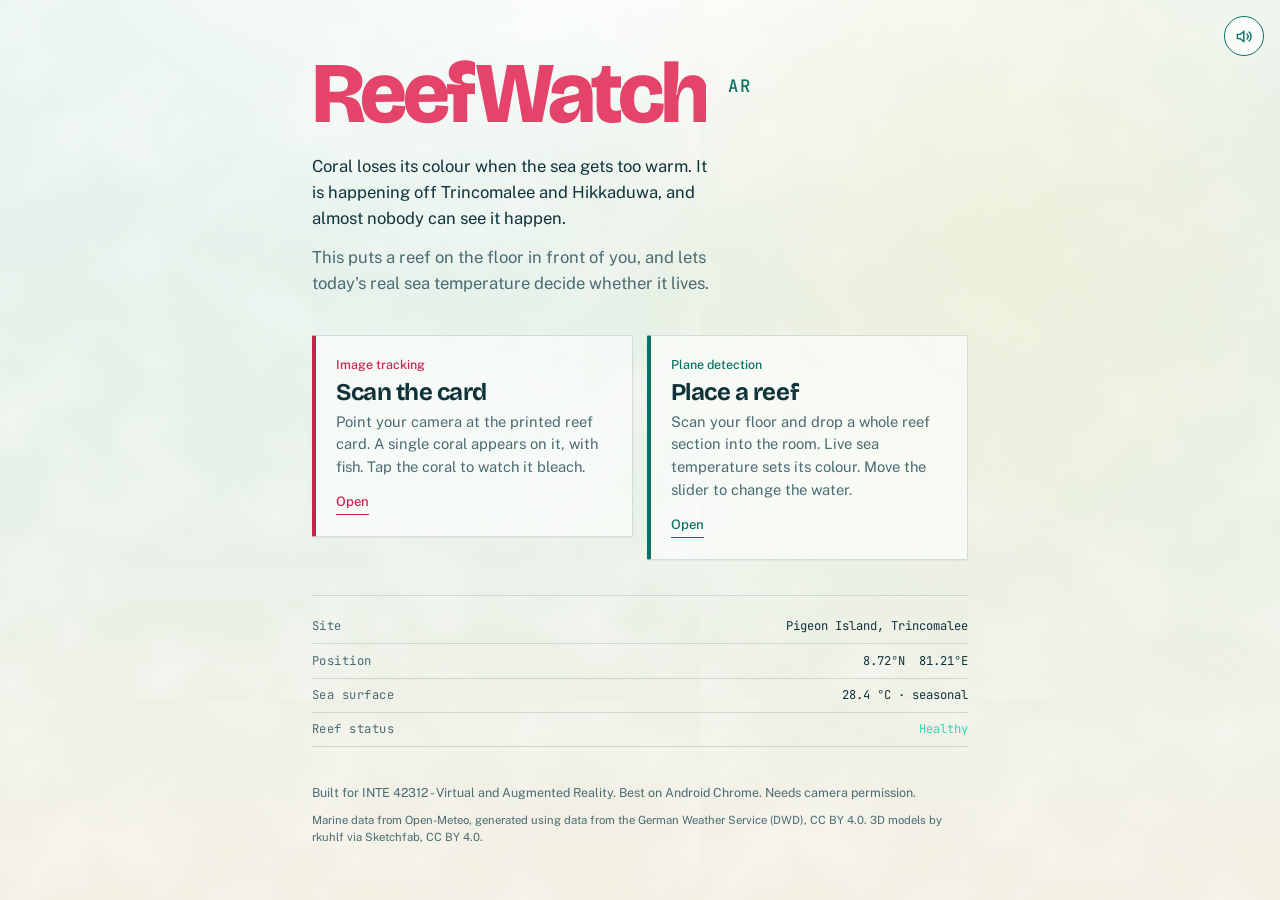
==== index.html @ 3c0cfbb6 "changes" ====
<!DOCTYPE html>
<html lang="en">
<head>
  <meta charset="UTF-8">
  <meta name="viewport" content="width=device-width, initial-scale=1.0, viewport-fit=cover">
  <title>ReefWatch AR — See coral bleaching in your own room</title>
  <meta name="description" content="A browser-based AR experience that shows how Sri Lanka's coral reefs bleach as sea temperature rises. No app install needed.">
  <meta name="theme-color" content="#04212B">

  <link rel="preconnect" href="https://fonts.googleapis.com">
  <link rel="preconnect" href="https://fonts.gstatic.com" crossorigin>
  <link href="https://fonts.googleapis.com/css2?family=Bricolage+Grotesque:opsz,wght@12..96,400;12..96,700;12..96,800&family=Public+Sans:wght@400;500&family=JetBrains+Mono:wght@400;500&display=swap" rel="stylesheet">

  <link rel="stylesheet" href="css/style.css">
</head>
<body>

  <!-- Sunlight through water. Purely decorative. -->
  <div class="caustics" aria-hidden="true">
    <span class="beam beam-a"></span>
    <span class="beam beam-b"></span>
    <span class="beam beam-c"></span>
  </div>

  <!-- The ambience follows the user in from here: the preference is
       remembered, so a reader who turns it on once has it in both
       scenes without being asked again. -->
  <button class="ar-audio" id="audio" type="button" aria-label="Play ambience">
    <svg class="icon-off" viewBox="0 0 24 24" fill="none" stroke="currentColor" stroke-width="2" stroke-linecap="round">
      <path d="M11 5 6 9H2v6h4l5 4z"/><line x1="22" y1="9" x2="16" y2="15"/><line x1="16" y1="9" x2="22" y2="15"/>
    </svg>
    <svg class="icon-on" viewBox="0 0 24 24" fill="none" stroke="currentColor" stroke-width="2" stroke-linecap="round">
      <path d="M11 5 6 9H2v6h4l5 4z"/><path d="M15.5 8.5a5 5 0 0 1 0 7"/><path d="M18.5 5.5a9 9 0 0 1 0 13"/>
    </svg>
  </button>

  <main class="shell">

    <header class="masthead">

      <h1 class="wordmark">
        <span class="wordmark-line drain">Reef</span><span class="wordmark-line drain drain-late">Watch</span>
        <span class="wordmark-tag">AR</span>
      </h1>

      <p class="thesis">
        Coral loses its colour when the sea gets too warm. It is happening off
        Trincomalee and Hikkaduwa, and almost nobody can see it happen.
      </p>
      <p class="thesis thesis-quiet">
        This puts a reef on the floor in front of you, and lets today's real sea
        temperature decide whether it lives.
      </p>
    </header>

    <nav class="modes" aria-label="Choose a mode">

      <a class="mode" href="marker.html">
        <span class="mode-tech">Image tracking</span>
        <span class="mode-name">Scan the card</span>
        <span class="mode-copy">
          Point your camera at the printed reef card. A single coral appears on it,
          with fish. Tap the coral to watch it bleach.
        </span>
        <span class="mode-go" aria-hidden="true">Open</span>
      </a>

      <a class="mode" href="markerless.html">
        <span class="mode-tech">Plane detection</span>
        <span class="mode-name">Place a reef</span>
        <span class="mode-copy">
          Scan your floor and drop a whole reef section into the room. Live sea
          temperature sets its colour. Move the slider to change the water.
        </span>
        <span class="mode-go" aria-hidden="true">Open</span>
      </a>

    </nav>

    <section class="readout" aria-label="Data source">
      <div class="readout-row">
        <span class="readout-key">Site</span>
        <span class="readout-val">Pigeon Island, Trincomalee</span>
      </div>
      <div class="readout-row">
        <span class="readout-key">Position</span>
        <span class="readout-val">8.72&deg;N &nbsp;81.21&deg;E</span>
      </div>
      <div class="readout-row">
        <span class="readout-key">Sea surface</span>
        <span class="readout-val readout-pending" id="landingTemp">reading…</span>
      </div>
      <div class="readout-row">
        <span class="readout-key">Reef status</span>
        <span class="readout-val readout-pending" id="landingState">&mdash;</span>
      </div>
    </section>

    <footer class="footnote">
      <p>
        Built for INTE 42312 - Virtual and Augmented Reality.
        Best on Android Chrome. Needs camera permission.
      </p>
      <p class="attrib">
        Marine data from Open-Meteo, generated using data from the German Weather
        Service (DWD), CC BY 4.0. 3D models by rkuhlf via Sketchfab, CC BY 4.0.
      </p>
    </footer>

  </main>

  <script src="js/ambience.js"></script>
  <script src="js/api.js"></script>
  <script>
    /* The landing page shows the current reading before the user
       enters AR, so the live-data link is visible immediately
       rather than only once a reef has been placed. */
    (function () {
      var tempEl  = document.getElementById('landingTemp');
      var stateEl = document.getElementById('landingState');

      function classify (c) {
        if (c < 29.0) return ['Healthy', '#2ED9B4'];
        if (c < 30.0) return ['Watch', '#2ED9B4'];
        if (c < 31.0) return ['Warning', '#FFB35C'];
        return ['Bleaching', '#FF5E7D'];
      }

      window.ReefAPI.load().then(function (r) {
        var source = !r.offline ? 'live' : (r.cached ? 'cached' : 'seasonal');
        tempEl.textContent = r.celsius.toFixed(1) + ' \u00B0C \u00B7 ' + source;
        tempEl.classList.remove('readout-pending');

        var s = classify(r.celsius);
        stateEl.textContent = s[0];
        stateEl.style.color = s[1];
        stateEl.classList.remove('readout-pending');
      }).catch(function () {
        tempEl.textContent = 'unavailable';
      });
    })();
  </script>
</body>
</html>
---- css/style.css ----
/* ============================================================
   ReefWatch AR — landing page

   The palette is the shallow reef flat at Pigeon Island rather
   than the open ocean: pale sunlit water over sand. That is not
   a cosmetic choice. Bleaching is worst in shallow, sun-flooded
   water, which is exactly the habitat this project is about.

   Living coral colour runs against the grey-green of coral that
   has bleached and then been colonised by turf algae — the real
   end state, and legible on a light ground in a way that bone
   white would not be.

   All text colours are checked against WCAG AA: 4.5:1 for body,
   3:1 for display type.
   ============================================================ */

:root {
  --flat:     #E3F1EC;   /* sunlit shallow water — page ground */
  --sand:     #F4EFE3;   /* sand flat, bottom of the water column */
  --ink:      #10333A;   /* deep teal, body text            11.6:1 */
  --ink-soft: #4A6B71;   /* secondary text                   4.9:1 */
  --living:   #C8234C;   /* living coral tissue              4.8:1 */
  --coral-lit:#E4436A;   /* the same, display sizes only     3.4:1 */
  --algae:    #0A7264;   /* symbiotic algae — the accent     5.0:1 */
  --dead:     #688281;   /* bleached, then turf-covered      3.5:1 */

  --rule:     rgba(16, 51, 58, 0.15);
  --card:     rgba(255, 255, 255, 0.58);
  --cast:     rgba(16, 51, 58, 0.06);

  --display: "Bricolage Grotesque", ui-sans-serif, system-ui, sans-serif;
  --body:    "Public Sans", ui-sans-serif, system-ui, sans-serif;
  --mono:    "JetBrains Mono", ui-monospace, "SF Mono", Menlo, monospace;
}

* { box-sizing: border-box; }

html, body {
  margin: 0;
  padding: 0;
  min-height: 100%;
}

body {
  position: relative;
  background-color: var(--flat);
  color: var(--ink);
  font-family: var(--body);
  font-size: 16px;
  line-height: 1.55;
  -webkit-font-smoothing: antialiased;
  -webkit-tap-highlight-color: transparent;
  overflow-x: hidden;
}

/* Looking down through shallow water: brightest at the surface,
   warming toward sand at the bottom. Fixed rather than attached to
   the body, because background-attachment: fixed misbehaves on
   iOS Safari. */
body::before {
  content: "";
  position: fixed;
  inset: 0;
  z-index: -1;
  background:
    radial-gradient(115% 70% at 50% -8%, #FFFFFF 0%, transparent 58%),
    linear-gradient(180deg, var(--flat) 0%, #E8F2E9 55%, var(--sand) 100%);
}

/* ---------- Caustics ----------
   Sunlight refracting through a moving surface, cast onto sand.
   Fractal noise thresholded into an alpha mask gives the branching
   net that real caustics form; a blurred radial gradient does not.
   Rendered once as an SVG filter, so it costs nothing per frame. */

.caustics {
  position: fixed;
  inset: 0;
  z-index: 0;
  pointer-events: none;
  opacity: 0.5;
  background-image: url("data:image/svg+xml,%3Csvg%20xmlns%3D%27http%3A%2F%2Fwww.w3.org%2F2000%2Fsvg%27%20width%3D%27700%27%20height%3D%27700%27%3E%3Cfilter%20id%3D%27c%27%3E%3CfeTurbulence%20type%3D%27fractalNoise%27%20baseFrequency%3D%270.011%27%20numOctaves%3D%273%27%20seed%3D%2711%27%2F%3E%3CfeColorMatrix%20type%3D%27matrix%27%20values%3D%270%200%200%200%201%20%200%200%200%200%201%20%200%200%200%200%201%20%201.6%200%200%200%20-0.62%27%2F%3E%3C%2Ffilter%3E%3Crect%20width%3D%27700%27%20height%3D%27700%27%20filter%3D%27url%28%23c%29%27%2F%3E%3C%2Fsvg%3E");
  background-size: 700px 700px;
}

/* One warm shaft where the sun enters. The other two beams from
   the dark theme are gone: on a light ground they read as haze,
   and the page only needs one bright source. */
.beam {
  position: absolute;
  border-radius: 50%;
  filter: blur(70px);
}

.beam-a {
  top: -28vh; right: -18vw;
  width: 78vw; height: 78vw;
  background: radial-gradient(circle, rgba(255, 236, 190, 0.75), transparent 66%);
}

.beam-b, .beam-c { display: none; }

/* ---------- Layout ---------- */

.shell {
  position: relative;
  z-index: 1;
  max-width: 560px;
  margin: 0 auto;
  padding-top:    max(clamp(2rem, 7vw, 3.5rem), env(safe-area-inset-top));
  padding-left:   max(clamp(1.15rem, 5vw, 2rem), env(safe-area-inset-left));
  padding-right:  max(clamp(1.15rem, 5vw, 2rem), env(safe-area-inset-right));
  padding-bottom: calc(2.5rem + env(safe-area-inset-bottom));
}

/* ---------- Masthead ---------- */

/* The site name, not a category label. It ties the headline to the
   coordinates in the readout below. */
.eyebrow {
  margin: 0 0 1.4rem;
  font-family: var(--mono);
  font-size: 0.72rem;
  letter-spacing: 0.02em;
  color: var(--algae);
}

.wordmark {
  position: relative;
  margin: 0 0 1.4rem;
  font-family: var(--display);
  font-weight: 800;
  font-size: clamp(3.1rem, 16vw, 5.4rem);
  line-height: 0.88;
  letter-spacing: -0.045em;
}

/* Each half of the name drains from living tissue to dead reef.
   This is the entire argument of the project, stated in the type,
   and it is the one piece of motion on the page. */
.wordmark-line {
  display: inline-block;
  background-image: linear-gradient(
    100deg,
    var(--coral-lit) 0%,
    var(--coral-lit) 26%,
    var(--dead) 56%,
    var(--dead) 100%
  );
  background-size: 380% 100%;
  background-position: 0% 0;
  -webkit-background-clip: text;
  background-clip: text;
  color: transparent;
}

.drain      { animation: drain 14s ease-in-out infinite; }
.drain-late { animation-delay: 1.1s; }

@keyframes drain {
  0%,  8%  { background-position: 0% 0; }
  44%, 72% { background-position: 100% 0; }
  100%     { background-position: 0% 0; }
}

.wordmark-tag {
  display: inline-block;
  vertical-align: super;
  margin-left: 0.5rem;
  font-family: var(--mono);
  font-weight: 500;
  font-size: 0.2em;
  letter-spacing: 0.1em;
  color: var(--algae);
}

.thesis {
  margin: 0 0 0.85rem;
  max-width: 40ch;
  font-size: 1.04rem;
  color: var(--ink);
}

.thesis-quiet { color: var(--ink-soft); }

/* ---------- Mode cards ----------
   The two modes are not interchangeable, so they are not styled
   identically. Marker mode carries the coral accent, markerless
   the algae accent, and the coloured edge is the first thing that
   distinguishes them. */

.modes {
  display: grid;
  gap: 0.85rem;
  margin: 2.4rem 0 2.2rem;
}

.mode {
  display: grid;
  gap: 0.3rem;
  min-height: 56px;                        /* comfortable thumb target */
  padding: 1.15rem 1.25rem 1.3rem;
  border: 1px solid var(--rule);
  border-left: 4px solid var(--living);
  border-radius: 2px;
  background: var(--card);
  box-shadow: 0 1px 2px var(--cast);
  text-decoration: none;
  color: inherit;
  transition: background 0.2s ease, box-shadow 0.2s ease;
}

.mode + .mode { border-left-color: var(--algae); }

/* Touch devices never hover, and a lift on tap reads as a glitch.
   Press feedback is handled by :active instead. */
@media (hover: hover) {
  .mode:hover {
    background: rgba(255, 255, 255, 0.85);
    box-shadow: 0 3px 10px var(--cast);
  }
}

.mode:active {
  background: rgba(255, 255, 255, 0.9);
  box-shadow: none;
}

.mode:focus-visible {
  outline: 2px solid var(--algae);
  outline-offset: 3px;
}

.mode-tech {
  font-size: 0.78rem;
  font-weight: 500;
  color: var(--living);
}

.mode + .mode .mode-tech { color: var(--algae); }

.mode-name {
  font-family: var(--display);
  font-weight: 700;
  font-size: 1.5rem;
  line-height: 1.12;
  letter-spacing: -0.02em;
}

.mode-copy {
  max-width: 38ch;
  font-size: 0.92rem;
  color: var(--ink-soft);
}

.mode-go {
  justify-self: start;
  margin-top: 0.5rem;
  padding-bottom: 2px;
  border-bottom: 1px solid currentColor;
  font-size: 0.82rem;
  font-weight: 500;
  color: var(--living);
}

.mode + .mode .mode-go { color: var(--algae); }

/* ---------- Data readout ----------
   Monospace here is doing real work: these are coordinates and
   instrument readings, and the figures should align. */

.readout {
  padding: 0.9rem 0 0.3rem;
  border-top: 1px solid var(--rule);
  font-family: var(--mono);
  font-size: 0.76rem;
}

.readout-row {
  display: flex;
  flex-wrap: wrap;              /* long values wrap instead of crushing the key */
  justify-content: space-between;
  gap: 0.2rem 1rem;
  padding: 0.45rem 0;
  border-bottom: 1px solid var(--rule);
}

.readout-key {
  color: var(--ink-soft);
  letter-spacing: 0.04em;
}

.readout-val {
  margin-left: auto;
  text-align: right;
  color: var(--ink);
}

.readout-pending {
  color: var(--ink-soft);
  font-style: italic;
}

/* ---------- Footnote ---------- */

.footnote {
  margin-top: 2rem;
  font-size: 0.78rem;
  line-height: 1.5;
  color: var(--ink-soft);
}

.footnote p { margin: 0 0 0.6rem; }

.attrib { font-size: 0.71rem; }

/* ---------- Ambience toggle ----------
   The same control as the scenes carry, restyled for a light
   ground. It is on the landing page because the preference is
   remembered: turning the reef on here means it is already
   playing by the time the camera opens. */

.ar-audio {
  position: fixed;
  top: calc(env(safe-area-inset-top, 0px) + 1rem);
  right: 1rem;
  z-index: 20;
  width: 40px;
  height: 40px;
  display: grid;
  place-items: center;
  padding: 0;
  border: 1px solid var(--rule);
  border-radius: 999px;
  background: var(--card);
  backdrop-filter: blur(8px);
  -webkit-backdrop-filter: blur(8px);
  color: var(--ink-soft);
  cursor: pointer;
  transition: color 160ms ease, border-color 160ms ease;
}

.ar-audio svg { width: 17px; height: 17px; }
.ar-audio .icon-on  { display: none; }
.ar-audio.is-on .icon-on  { display: block; }
.ar-audio.is-on .icon-off { display: none; }
.ar-audio.is-on { color: var(--algae); border-color: var(--algae); }
.ar-audio:focus-visible { outline: 2px solid var(--algae); outline-offset: 2px; }

/* ---------- Wider screens ---------- */

@media (min-width: 720px) {
  .shell { max-width: 720px; }
  .modes {
    grid-template-columns: 1fr 1fr;
    align-items: start;
  }
}

/* ---------- Accessibility ---------- */

@media (prefers-reduced-motion: reduce) {
  .drain {
    animation: none;
    background-position: 55% 0;   /* parked mid-drain, still legible */
  }
  .mode { transition: none; }
  .ar-audio { transition: none; }
}
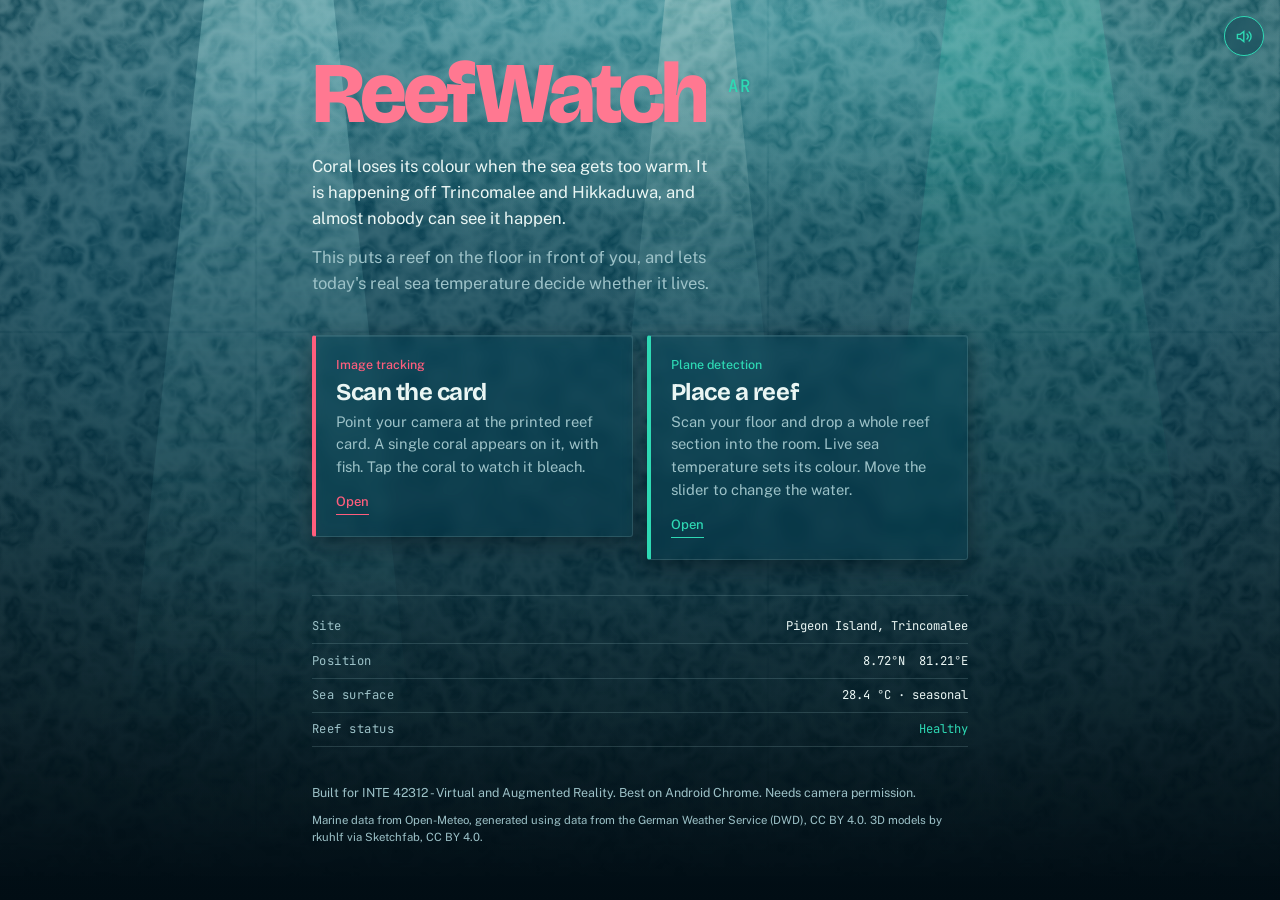
==== commit a3cb74fb: "made chnages in main website" ====
--- a/index.html
+++ b/index.html
@@ -15,11 +15,25 @@
 </head>
 <body>
 
-  <!-- Sunlight through water. Purely decorative. -->
-  <div class="caustics" aria-hidden="true">
+  <!-- The water the page sits in. Purely decorative, and kept in
+       three separate layers because each one is composited
+       differently: the shafts are screened over the depth
+       gradient, the caustics are screened and masked on top of
+       those, and the particulate has to stay unmasked so it can
+       drift the full height of the viewport. -->
+  <div class="watercolumn" aria-hidden="true">
     <span class="beam beam-a"></span>
     <span class="beam beam-b"></span>
     <span class="beam beam-c"></span>
+  </div>
+
+  <div class="caustics" aria-hidden="true"></div>
+
+  <div class="drift" aria-hidden="true">
+    <span class="mote"></span><span class="mote"></span><span class="mote"></span>
+    <span class="mote"></span><span class="mote"></span><span class="mote"></span>
+    <span class="mote"></span><span class="mote"></span><span class="mote"></span>
+    <span class="mote"></span><span class="mote"></span><span class="mote"></span>
   </div>
 
   <!-- The ambience follows the user in from here: the preference is
--- a/css/style.css
+++ b/css/style.css
@@ -1,33 +1,41 @@
 /* ============================================================
    ReefWatch AR — landing page
 
-   The palette is the shallow reef flat at Pigeon Island rather
-   than the open ocean: pale sunlit water over sand. That is not
-   a cosmetic choice. Bleaching is worst in shallow, sun-flooded
-   water, which is exactly the habitat this project is about.
-
-   Living coral colour runs against the grey-green of coral that
-   has bleached and then been colonised by turf algae — the real
-   end state, and legible on a light ground in a way that bone
-   white would not be.
-
-   All text colours are checked against WCAG AA: 4.5:1 for body,
-   3:1 for display type.
+   The page is submerged. You are looking out through maybe eight
+   metres of water at Pigeon Island: the surface is above and
+   behind the masthead, caustics move across everything, and the
+   colour drains toward the abyss as you read down.
+
+   That is not decoration for its own sake. The AR scenes open on
+   the same abyss ground (--abyss in ar.css), so entering a mode
+   is a continuation of the same dive rather than a cut to a new
+   place. It also puts the reader where the reef is: the thing
+   being described is happening around them, not on a page.
+
+   Living coral colour runs against bleached skeleton — the real
+   end state, and on a dark ground the drain reads as a light
+   going out.
+
+   All text colours are checked against WCAG AA on the darkest
+   ground the page reaches: 4.5:1 for body, 3:1 for display type.
    ============================================================ */
 
 :root {
-  --flat:     #E3F1EC;   /* sunlit shallow water — page ground */
-  --sand:     #F4EFE3;   /* sand flat, bottom of the water column */
-  --ink:      #10333A;   /* deep teal, body text            11.6:1 */
-  --ink-soft: #4A6B71;   /* secondary text                   4.9:1 */
-  --living:   #C8234C;   /* living coral tissue              4.8:1 */
-  --coral-lit:#E4436A;   /* the same, display sizes only     3.4:1 */
-  --algae:    #0A7264;   /* symbiotic algae — the accent     5.0:1 */
-  --dead:     #688281;   /* bleached, then turf-covered      3.5:1 */
-
-  --rule:     rgba(16, 51, 58, 0.15);
-  --card:     rgba(255, 255, 255, 0.58);
-  --cast:     rgba(16, 51, 58, 0.06);
+  --abyss:    #04212B;   /* deep water — the page floor            */
+  --shallow:  #0B4C5F;   /* sunlit water just under the surface    */
+  --mid:      #073B4C;   /* the water column between them          */
+
+  --bone:     #EAF6F4;   /* body text — bleached coral      14.8:1 */
+  --ink-soft: #9DC2C8;   /* secondary text                   7.6:1 */
+  --living:   #FF5E7D;   /* living coral tissue              5.4:1 */
+  --coral-lit:#FF7891;   /* the same, display sizes only     6.6:1 */
+  --algae:    #2ED9B4;   /* symbiotic algae — the accent     9.5:1 */
+  --dead:     #B9C8C6;   /* bleached skeleton                9.0:1 */
+
+  --rule:     rgba(157, 194, 200, 0.20);
+  --card:     rgba(9, 58, 74, 0.42);
+  --card-lit: rgba(16, 84, 104, 0.58);
+  --cast:     rgba(1, 12, 18, 0.45);
 
   --display: "Bricolage Grotesque", ui-sans-serif, system-ui, sans-serif;
   --body:    "Public Sans", ui-sans-serif, system-ui, sans-serif;
@@ -44,8 +52,8 @@
 
 body {
   position: relative;
-  background-color: var(--flat);
-  color: var(--ink);
+  background-color: var(--abyss);
+  color: var(--bone);
   font-family: var(--body);
   font-size: 16px;
   line-height: 1.55;
@@ -54,52 +62,199 @@
   overflow-x: hidden;
 }
 
-/* Looking down through shallow water: brightest at the surface,
-   warming toward sand at the bottom. Fixed rather than attached to
-   the body, because background-attachment: fixed misbehaves on
-   iOS Safari. */
+/* The water column. Light enters at the surface above the
+   masthead and is gone by the footer — reading down the page is
+   a descent. Fixed rather than attached to the body, because
+   background-attachment: fixed misbehaves on iOS Safari. */
 body::before {
   content: "";
   position: fixed;
   inset: 0;
+  z-index: -2;
+  background:
+    radial-gradient(120% 62% at 50% -14%, rgba(126, 226, 226, 0.55) 0%, transparent 62%),
+    radial-gradient(90% 45% at 82% 8%, rgba(46, 217, 180, 0.16) 0%, transparent 70%),
+    linear-gradient(180deg, var(--shallow) 0%, var(--mid) 34%, var(--abyss) 78%, #010D14 100%);
+}
+
+/* Depth haze: the edges of the frame close in before the centre
+   does, the way visibility falls off underwater. */
+body::after {
+  content: "";
+  position: fixed;
+  inset: 0;
   z-index: -1;
-  background:
-    radial-gradient(115% 70% at 50% -8%, #FFFFFF 0%, transparent 58%),
-    linear-gradient(180deg, var(--flat) 0%, #E8F2E9 55%, var(--sand) 100%);
+  pointer-events: none;
+  background: radial-gradient(105% 78% at 50% 34%, transparent 42%, rgba(1, 13, 20, 0.72) 100%);
 }
 
 /* ---------- Caustics ----------
-   Sunlight refracting through a moving surface, cast onto sand.
-   Fractal noise thresholded into an alpha mask gives the branching
-   net that real caustics form; a blurred radial gradient does not.
-   Rendered once as an SVG filter, so it costs nothing per frame. */
+   Sunlight refracting through a moving surface. Fractal noise is
+   the starting point, but noise on its own is fog; caustics are
+   the *contours* of a smooth field, which is why they branch and
+   close into cells.
+
+   feColorMatrix cannot draw a contour — a matrix is a linear
+   ramp, so thresholding it just makes blobs at whatever cutoff
+   you pick. feComponentTransfer can: a table of 0 1 0 1 0 1 0
+   maps the noise through three peaks, so alpha rises and falls
+   twice as the field passes each level, leaving bright ridges
+   wherever the noise crosses those values. That is the net.
+
+   Two layers at different scales and speeds, drifting past each
+   other — a single sheet slides like wallpaper, but two beating
+   against one another read as water. The noise is rendered once
+   as an SVG filter, so the animation is only a background-position
+   change and costs nothing per frame.
+
+   Two details keep the tiling invisible. feTurbulence only joins
+   up across its own edges with stitchTiles, and only when the
+   tile is a whole number of noise periods: 512 x 0.0234375 = 12
+   exactly, so the seam disappears. And the drift has to travel a
+   whole tile on both axes per cycle, or the pattern jumps back
+   sideways when the animation loops. */
 
 .caustics {
+  position: fixed;
+  inset: -20%;
+  z-index: 0;
+  pointer-events: none;
+  opacity: 0.34;
+  mix-blend-mode: screen;
+  background-image: url("data:image/svg+xml,%3Csvg%20xmlns%3D%27http%3A%2F%2Fwww.w3.org%2F2000%2Fsvg%27%20width%3D%27512%27%20height%3D%27512%27%3E%3Cfilter%20id%3D%27c%27%20x%3D%270%27%20y%3D%270%27%20width%3D%27512%27%20height%3D%27512%27%20filterUnits%3D%27userSpaceOnUse%27%3E%3CfeTurbulence%20type%3D%27fractalNoise%27%20baseFrequency%3D%270.0234375%27%20numOctaves%3D%273%27%20seed%3D%277%27%20stitchTiles%3D%27stitch%27%2F%3E%3CfeColorMatrix%20type%3D%27matrix%27%20values%3D%270%200%200%200%200.78%20%200%200%200%200%201%20%200%200%200%200%200.96%20%201%200%200%200%200%27%2F%3E%3CfeComponentTransfer%3E%3CfeFuncA%20type%3D%27table%27%20tableValues%3D%270%201%200%201%200%201%200%27%2F%3E%3C%2FfeComponentTransfer%3E%3CfeGaussianBlur%20stdDeviation%3D%270.8%27%2F%3E%3C%2Ffilter%3E%3Crect%20width%3D%27512%27%20height%3D%27512%27%20filter%3D%27url%28%23c%29%27%2F%3E%3C%2Fsvg%3E");
+  background-size: 512px 512px;
+  animation: caustic-drift 34s linear infinite;
+  /* Brightest near the surface, gone in the deep. */
+  -webkit-mask-image: linear-gradient(180deg, #000 0%, rgba(0, 0, 0, 0.45) 44%, transparent 84%);
+          mask-image: linear-gradient(180deg, #000 0%, rgba(0, 0, 0, 0.45) 44%, transparent 84%);
+}
+
+.caustics::after {
+  content: "";
+  position: absolute;
+  inset: 0;
+  background-image: inherit;
+  background-size: 300px 300px;
+  opacity: 0.55;
+  animation: caustic-drift-b 23s linear infinite;
+}
+
+@keyframes caustic-drift {
+  from { background-position: 0 0; }
+  to   { background-position: 512px 512px; }
+}
+
+@keyframes caustic-drift-b {
+  from { background-position: 0 0; }
+  to   { background-position: -300px 300px; }
+}
+
+/* ---------- Light shafts ----------
+   Sun entering a moving surface: narrow at the top, spreading and
+   dissolving with depth. They sway out of phase with one another,
+   so the page never settles into a still image. */
+
+.watercolumn {
   position: fixed;
   inset: 0;
   z-index: 0;
   pointer-events: none;
-  opacity: 0.5;
-  background-image: url("data:image/svg+xml,%3Csvg%20xmlns%3D%27http%3A%2F%2Fwww.w3.org%2F2000%2Fsvg%27%20width%3D%27700%27%20height%3D%27700%27%3E%3Cfilter%20id%3D%27c%27%3E%3CfeTurbulence%20type%3D%27fractalNoise%27%20baseFrequency%3D%270.011%27%20numOctaves%3D%273%27%20seed%3D%2711%27%2F%3E%3CfeColorMatrix%20type%3D%27matrix%27%20values%3D%270%200%200%200%201%20%200%200%200%200%201%20%200%200%200%200%201%20%201.6%200%200%200%20-0.62%27%2F%3E%3C%2Ffilter%3E%3Crect%20width%3D%27700%27%20height%3D%27700%27%20filter%3D%27url%28%23c%29%27%2F%3E%3C%2Fsvg%3E");
-  background-size: 700px 700px;
-}
-
-/* One warm shaft where the sun enters. The other two beams from
-   the dark theme are gone: on a light ground they read as haze,
-   and the page only needs one bright source. */
+  overflow: hidden;
+}
+
 .beam {
+  position: fixed;
+  top: -12vh;
+  transform-origin: 50% 0;
+  pointer-events: none;
+  filter: blur(14px);
+  mix-blend-mode: screen;
+}
+
+.beam-a {
+  left: 8vw;
+  width: 26vw;
+  height: 118vh;
+  background: linear-gradient(180deg, rgba(178, 244, 240, 0.34) 0%, rgba(126, 226, 226, 0.10) 42%, transparent 78%);
+  clip-path: polygon(34% 0, 66% 0, 100% 100%, 0 100%);
+  animation: sway 17s ease-in-out infinite;
+}
+
+.beam-b {
+  left: 46vw;
+  width: 17vw;
+  height: 96vh;
+  background: linear-gradient(180deg, rgba(255, 250, 232, 0.30) 0%, rgba(126, 226, 226, 0.08) 46%, transparent 76%);
+  clip-path: polygon(40% 0, 60% 0, 100% 100%, 0 100%);
+  animation: sway 23s ease-in-out infinite reverse;
+  animation-delay: -6s;
+}
+
+.beam-c {
+  right: 4vw;
+  width: 30vw;
+  height: 108vh;
+  background: linear-gradient(180deg, rgba(46, 217, 180, 0.26) 0%, rgba(46, 217, 180, 0.07) 44%, transparent 74%);
+  clip-path: polygon(30% 0, 62% 0, 100% 100%, 0 100%);
+  animation: sway 29s ease-in-out infinite;
+  animation-delay: -11s;
+}
+
+@keyframes sway {
+  0%, 100% { transform: skewX(-5deg) scaleX(1);    opacity: 0.75; }
+  50%      { transform: skewX(4deg)  scaleX(1.14); opacity: 1; }
+}
+
+/* ---------- Marine snow ----------
+   Suspended particulate lifting through the shafts. It is the
+   detail that stops a blue gradient from reading as a blue
+   gradient: nothing else on the page proves the reader is inside
+   a fluid. Kept sparse and slow — plankton, not a snow globe. */
+
+.drift {
+  position: fixed;
+  inset: 0;
+  z-index: 0;
+  pointer-events: none;
+  overflow: hidden;
+}
+
+.mote {
   position: absolute;
+  bottom: -8vh;
+  width: 4px;
+  height: 4px;
   border-radius: 50%;
-  filter: blur(70px);
-}
-
-.beam-a {
-  top: -28vh; right: -18vw;
-  width: 78vw; height: 78vw;
-  background: radial-gradient(circle, rgba(255, 236, 190, 0.75), transparent 66%);
-}
-
-.beam-b, .beam-c { display: none; }
+  background: rgba(214, 245, 242, 0.75);
+  box-shadow: 0 0 6px rgba(178, 244, 240, 0.5);
+  opacity: 0;
+  animation: rise linear infinite;
+}
+
+/* Each mote gets its own lane, size, pace and phase. Shared
+   values would beat in sync and read as a machine. */
+.mote:nth-child(1)  { left:  6%; width: 3px; height: 3px; animation-duration: 26s; animation-delay:  -2s; }
+.mote:nth-child(2)  { left: 14%; width: 5px; height: 5px; animation-duration: 34s; animation-delay: -14s; }
+.mote:nth-child(3)  { left: 23%; width: 2px; height: 2px; animation-duration: 21s; animation-delay:  -7s; }
+.mote:nth-child(4)  { left: 31%; width: 4px; height: 4px; animation-duration: 39s; animation-delay: -21s; }
+.mote:nth-child(5)  { left: 39%; width: 3px; height: 3px; animation-duration: 29s; animation-delay:  -4s; }
+.mote:nth-child(6)  { left: 47%; width: 6px; height: 6px; animation-duration: 44s; animation-delay: -30s; }
+.mote:nth-child(7)  { left: 54%; width: 2px; height: 2px; animation-duration: 24s; animation-delay: -11s; }
+.mote:nth-child(8)  { left: 62%; width: 4px; height: 4px; animation-duration: 36s; animation-delay: -18s; }
+.mote:nth-child(9)  { left: 70%; width: 3px; height: 3px; animation-duration: 31s; animation-delay:  -1s; }
+.mote:nth-child(10) { left: 78%; width: 5px; height: 5px; animation-duration: 41s; animation-delay: -25s; }
+.mote:nth-child(11) { left: 86%; width: 2px; height: 2px; animation-duration: 23s; animation-delay:  -9s; }
+.mote:nth-child(12) { left: 93%; width: 4px; height: 4px; animation-duration: 33s; animation-delay: -16s; }
+
+/* Rising and wandering at once: real particulate is pushed
+   sideways by the same surge that lifts it. */
+@keyframes rise {
+  0%   { transform: translate3d(0, 0, 0);           opacity: 0; }
+  12%  {                                            opacity: 0.7; }
+  50%  { transform: translate3d(22px, -55vh, 0); }
+  88%  {                                            opacity: 0.45; }
+  100% { transform: translate3d(-14px, -115vh, 0);  opacity: 0; }
+}
 
 /* ---------- Layout ---------- */
 
@@ -136,9 +291,10 @@
   letter-spacing: -0.045em;
 }
 
-/* Each half of the name drains from living tissue to dead reef.
-   This is the entire argument of the project, stated in the type,
-   and it is the one piece of motion on the page. */
+/* Each half of the name drains from living tissue to bleached
+   skeleton. This is the entire argument of the project, stated in
+   the type, and it is the one piece of motion the reader is meant
+   to actually watch. */
 .wordmark-line {
   display: inline-block;
   background-image: linear-gradient(
@@ -179,12 +335,16 @@
   margin: 0 0 0.85rem;
   max-width: 40ch;
   font-size: 1.04rem;
-  color: var(--ink);
+  color: var(--bone);
 }
 
 .thesis-quiet { color: var(--ink-soft); }
 
 /* ---------- Mode cards ----------
+   Panels of slightly denser water rather than paper: what is
+   behind them still shows through, so they sit in the scene
+   instead of on top of it.
+
    The two modes are not interchangeable, so they are not styled
    identically. Marker mode carries the coral accent, markerless
    the algae accent, and the coloured edge is the first thing that
@@ -197,18 +357,21 @@
 }
 
 .mode {
+  position: relative;
   display: grid;
   gap: 0.3rem;
   min-height: 56px;                        /* comfortable thumb target */
   padding: 1.15rem 1.25rem 1.3rem;
   border: 1px solid var(--rule);
   border-left: 4px solid var(--living);
-  border-radius: 2px;
+  border-radius: 3px;
   background: var(--card);
-  box-shadow: 0 1px 2px var(--cast);
+  backdrop-filter: blur(7px) saturate(120%);
+  -webkit-backdrop-filter: blur(7px) saturate(120%);
+  box-shadow: 0 6px 22px var(--cast), inset 0 1px 0 rgba(214, 245, 242, 0.10);
   text-decoration: none;
   color: inherit;
-  transition: background 0.2s ease, box-shadow 0.2s ease;
+  transition: background 0.25s ease, box-shadow 0.25s ease;
 }
 
 .mode + .mode { border-left-color: var(--algae); }
@@ -217,14 +380,14 @@
    Press feedback is handled by :active instead. */
 @media (hover: hover) {
   .mode:hover {
-    background: rgba(255, 255, 255, 0.85);
-    box-shadow: 0 3px 10px var(--cast);
+    background: var(--card-lit);
+    box-shadow: 0 10px 30px var(--cast), inset 0 1px 0 rgba(214, 245, 242, 0.16);
   }
 }
 
 .mode:active {
-  background: rgba(255, 255, 255, 0.9);
-  box-shadow: none;
+  background: var(--card-lit);
+  box-shadow: 0 2px 8px var(--cast);
 }
 
 .mode:focus-visible {
@@ -246,6 +409,7 @@
   font-size: 1.5rem;
   line-height: 1.12;
   letter-spacing: -0.02em;
+  color: var(--bone);
 }
 
 .mode-copy {
@@ -294,7 +458,7 @@
 .readout-val {
   margin-left: auto;
   text-align: right;
-  color: var(--ink);
+  color: var(--bone);
 }
 
 .readout-pending {
@@ -316,10 +480,9 @@
 .attrib { font-size: 0.71rem; }
 
 /* ---------- Ambience toggle ----------
-   The same control as the scenes carry, restyled for a light
-   ground. It is on the landing page because the preference is
-   remembered: turning the reef on here means it is already
-   playing by the time the camera opens. */
+   The same control as the scenes carry. It is on the landing page
+   because the preference is remembered: turning the reef on here
+   means it is already playing by the time the camera opens. */
 
 .ar-audio {
   position: fixed;
@@ -358,13 +521,20 @@
   }
 }
 
-/* ---------- Accessibility ---------- */
+/* ---------- Accessibility ----------
+   The underwater motion is ambient, not informational, so all of
+   it is safe to stop. Each element parks somewhere that still
+   looks deliberate rather than simply switched off. */
 
 @media (prefers-reduced-motion: reduce) {
   .drain {
     animation: none;
     background-position: 55% 0;   /* parked mid-drain, still legible */
   }
+  .caustics,
+  .caustics::after,
+  .beam { animation: none; }
+  .drift { display: none; }
   .mode { transition: none; }
   .ar-audio { transition: none; }
 }
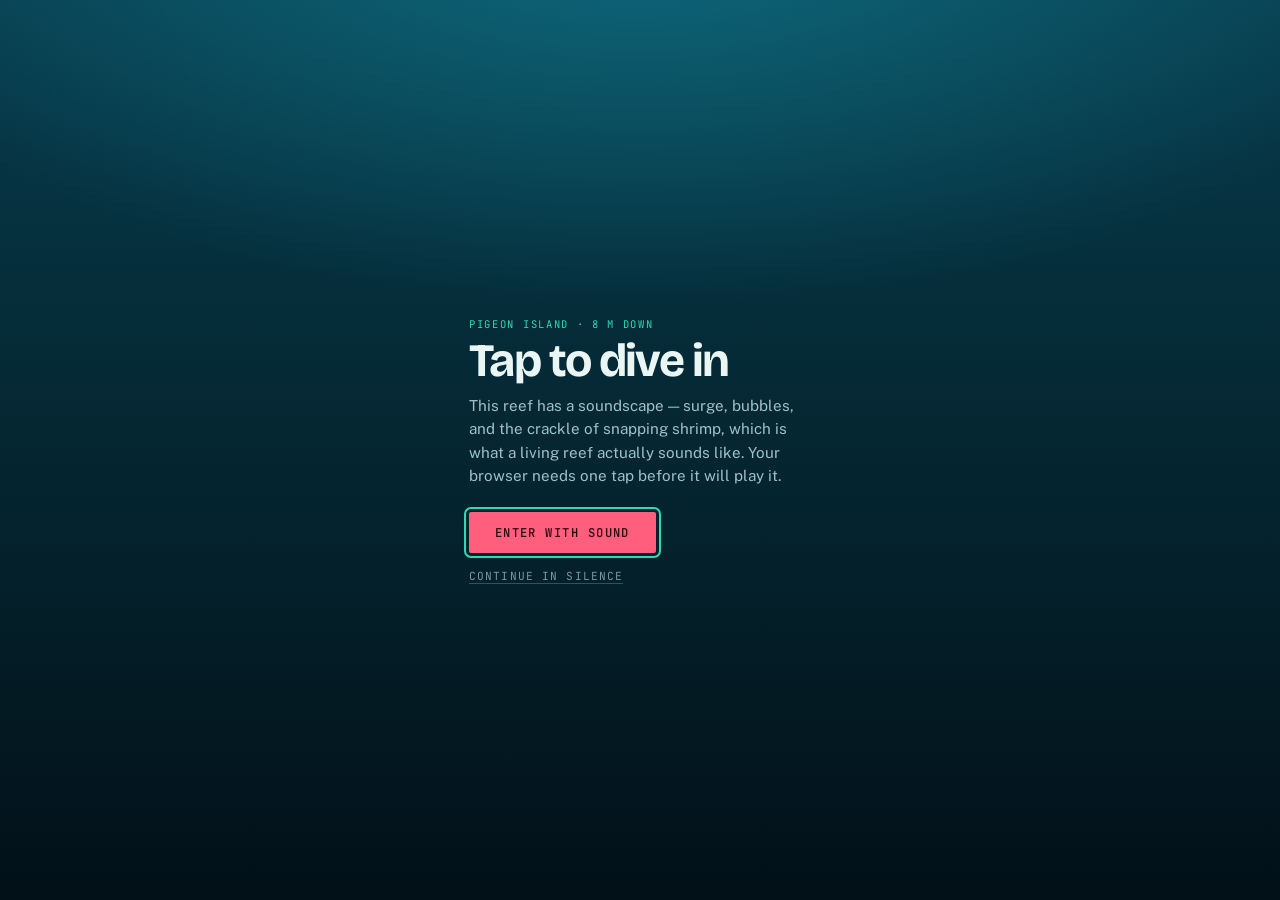
==== commit 92918306: "fixed changes" ====
--- a/index.html
+++ b/index.html
@@ -3,7 +3,7 @@
 <head>
   <meta charset="UTF-8">
   <meta name="viewport" content="width=device-width, initial-scale=1.0, viewport-fit=cover">
-  <title>ReefWatch AR — See coral bleaching in your own room</title>
+  <title>ReefWatch AR - See coral bleaching in your own room</title>
   <meta name="description" content="A browser-based AR experience that shows how Sri Lanka's coral reefs bleach as sea temperature rises. No app install needed.">
   <meta name="theme-color" content="#04212B">
 
@@ -47,6 +47,35 @@
       <path d="M11 5 6 9H2v6h4l5 4z"/><path d="M15.5 8.5a5 5 0 0 1 0 7"/><path d="M18.5 5.5a9 9 0 0 1 0 13"/>
     </svg>
   </button>
+
+  <!-- Sound on arrival.
+       Every mobile browser refuses to play audio until the page has
+       been touched once, so the reef cannot simply fade in on load.
+       Rather than leave the reader to discover the speaker button,
+       this asks for that one touch up front and spends it on the
+       ambience — the dive starts with the water already audible.
+
+       It is revealed by ambience.js, and only when the browser has
+       actually refused: where autoplay is permitted the bed is
+       already playing by the time this would appear, and the reader
+       never sees it. -->
+  <div class="sound-gate" id="soundGate" role="dialog" aria-modal="true"
+       aria-labelledby="soundGateTitle" hidden>
+    <div class="sound-gate-inner">
+      <p class="sound-gate-eyebrow">Pigeon Island &middot; 8 m down</p>
+      <h2 class="sound-gate-title" id="soundGateTitle">Tap to dive in</h2>
+      <p class="sound-gate-copy">
+        This reef has a soundscape &mdash; surge, bubbles, and the crackle of
+        snapping shrimp, which is what a living reef actually sounds like.
+        Your browser needs one tap before it will play it.
+      </p>
+      <button class="sound-gate-go" id="soundGateGo" type="button"
+              data-sfx="open">Enter with sound</button>
+      <button class="sound-gate-skip" id="soundGateSkip" type="button">
+        Continue in silence
+      </button>
+    </div>
+  </div>
 
   <main class="shell">
 
--- a/css/style.css
+++ b/css/style.css
@@ -1,5 +1,4 @@
-/* ============================================================
-   ReefWatch AR — landing page
+/* ReefWatch AR — landing page
 
    The page is submerged. You are looking out through maybe eight
    metres of water at Pigeon Island: the surface is above and
@@ -17,8 +16,7 @@
    going out.
 
    All text colours are checked against WCAG AA on the darkest
-   ground the page reaches: 4.5:1 for body, 3:1 for display type.
-   ============================================================ */
+   ground the page reaches: 4.5:1 for body, 3:1 for display type. */
 
 :root {
   --abyss:    #04212B;   /* deep water — the page floor            */
@@ -88,7 +86,7 @@
   background: radial-gradient(105% 78% at 50% 34%, transparent 42%, rgba(1, 13, 20, 0.72) 100%);
 }
 
-/* ---------- Caustics ----------
+/* Caustics
    Sunlight refracting through a moving surface. Fractal noise is
    the starting point, but noise on its own is fog; caustics are
    the *contours* of a smooth field, which is why they branch and
@@ -149,7 +147,7 @@
   to   { background-position: -300px 300px; }
 }
 
-/* ---------- Light shafts ----------
+/* Light shafts
    Sun entering a moving surface: narrow at the top, spreading and
    dissolving with depth. They sway out of phase with one another,
    so the page never settles into a still image. */
@@ -205,7 +203,7 @@
   50%      { transform: skewX(4deg)  scaleX(1.14); opacity: 1; }
 }
 
-/* ---------- Marine snow ----------
+/* Marine snow
    Suspended particulate lifting through the shafts. It is the
    detail that stops a blue gradient from reading as a blue
    gradient: nothing else on the page proves the reader is inside
@@ -256,7 +254,7 @@
   100% { transform: translate3d(-14px, -115vh, 0);  opacity: 0; }
 }
 
-/* ---------- Layout ---------- */
+/* Layout */
 
 .shell {
   position: relative;
@@ -269,7 +267,7 @@
   padding-bottom: calc(2.5rem + env(safe-area-inset-bottom));
 }
 
-/* ---------- Masthead ---------- */
+/* Masthead */
 
 /* The site name, not a category label. It ties the headline to the
    coordinates in the readout below. */
@@ -340,7 +338,7 @@
 
 .thesis-quiet { color: var(--ink-soft); }
 
-/* ---------- Mode cards ----------
+/* Mode cards
    Panels of slightly denser water rather than paper: what is
    behind them still shows through, so they sit in the scene
    instead of on top of it.
@@ -430,7 +428,7 @@
 
 .mode + .mode .mode-go { color: var(--algae); }
 
-/* ---------- Data readout ----------
+/* Data readout
    Monospace here is doing real work: these are coordinates and
    instrument readings, and the figures should align. */
 
@@ -466,7 +464,7 @@
   font-style: italic;
 }
 
-/* ---------- Footnote ---------- */
+/* Footnote */
 
 .footnote {
   margin-top: 2rem;
@@ -479,7 +477,7 @@
 
 .attrib { font-size: 0.71rem; }
 
-/* ---------- Ambience toggle ----------
+/* Ambience toggle
    The same control as the scenes carry. It is on the landing page
    because the preference is remembered: turning the reef on here
    means it is already playing by the time the camera opens. */
@@ -511,7 +509,111 @@
 .ar-audio.is-on { color: var(--algae); border-color: var(--algae); }
 .ar-audio:focus-visible { outline: 2px solid var(--algae); outline-offset: 2px; }
 
-/* ---------- Wider screens ---------- */
+/* Sound gate
+   Shown only when the browser has refused to play the ambience on
+   load, which on phones is always. It asks for the one touch the
+   autoplay policy demands and spends it on the reef's soundscape,
+   so the reader arrives with the water audible instead of having to
+   find the speaker button.
+
+   Deliberately the same water as the AR gates the two modes open
+   on, so the whole sequence reads as one dive rather than three
+   separate screens. */
+
+.sound-gate {
+  position: fixed;
+  inset: 0;
+  z-index: 60;
+  display: grid;
+  place-items: center;
+  padding: 1.5rem;
+  background:
+    radial-gradient(120% 80% at 50% -10%, #0E6B7E 0%, transparent 55%),
+    linear-gradient(180deg, var(--mid) 0%, var(--abyss) 62%, #021018 100%);
+  cursor: pointer;
+  transition: opacity 400ms ease, visibility 400ms ease;
+}
+
+/* Dismissed by class rather than by [hidden] so it can fade; the
+   attribute stays for the state it has before ambience.js decides
+   whether the browser needs asking at all. */
+.sound-gate.is-gone {
+  opacity: 0;
+  visibility: hidden;
+}
+
+.sound-gate-inner {
+  max-width: 30rem;
+  display: grid;
+  gap: 0;
+  justify-items: start;
+}
+
+.sound-gate-eyebrow {
+  margin: 0 0 0.4rem;
+  font-family: var(--mono);
+  font-size: 0.66rem;
+  letter-spacing: 0.16em;
+  text-transform: uppercase;
+  color: var(--algae);
+}
+
+.sound-gate-title {
+  margin: 0 0 0.5rem;
+  font-family: var(--display);
+  font-weight: 700;
+  font-size: clamp(2.1rem, 9vw, 2.9rem);
+  line-height: 1.02;
+  letter-spacing: -0.035em;
+  color: var(--bone);
+}
+
+.sound-gate-copy {
+  margin: 0 0 1.5rem;
+  max-width: 38ch;
+  font-size: 0.95rem;
+  line-height: 1.55;
+  color: var(--ink-soft);
+}
+
+.sound-gate-go {
+  padding: 0.8rem 1.6rem;
+  border: none;
+  border-radius: 2px;
+  background: var(--living);
+  color: #2A0710;
+  font-family: var(--mono);
+  font-size: 0.76rem;
+  font-weight: 500;
+  letter-spacing: 0.12em;
+  text-transform: uppercase;
+  cursor: pointer;
+}
+
+.sound-gate-go:active { transform: translateY(1px); }
+
+.sound-gate-skip {
+  margin-top: 1rem;
+  padding: 0;
+  border: none;
+  border-bottom: 1px solid rgba(157, 194, 200, 0.3);
+  border-radius: 0;
+  background: none;
+  font-family: var(--mono);
+  font-size: 0.7rem;
+  letter-spacing: 0.1em;
+  text-transform: uppercase;
+  color: rgba(157, 194, 200, 0.75);
+  cursor: pointer;
+}
+
+.sound-gate-go:focus-visible,
+.sound-gate-skip:focus-visible {
+  outline: 2px solid var(--algae);
+  outline-offset: 3px;
+}
+
+/* Wider screens */
 
 @media (min-width: 720px) {
   .shell { max-width: 720px; }
@@ -521,7 +623,7 @@
   }
 }
 
-/* ---------- Accessibility ----------
+/* Accessibility
    The underwater motion is ambient, not informational, so all of
    it is safe to stop. Each element parks somewhere that still
    looks deliberate rather than simply switched off. */
@@ -537,4 +639,5 @@
   .drift { display: none; }
   .mode { transition: none; }
   .ar-audio { transition: none; }
-}
+  .sound-gate { transition: none; }
+}
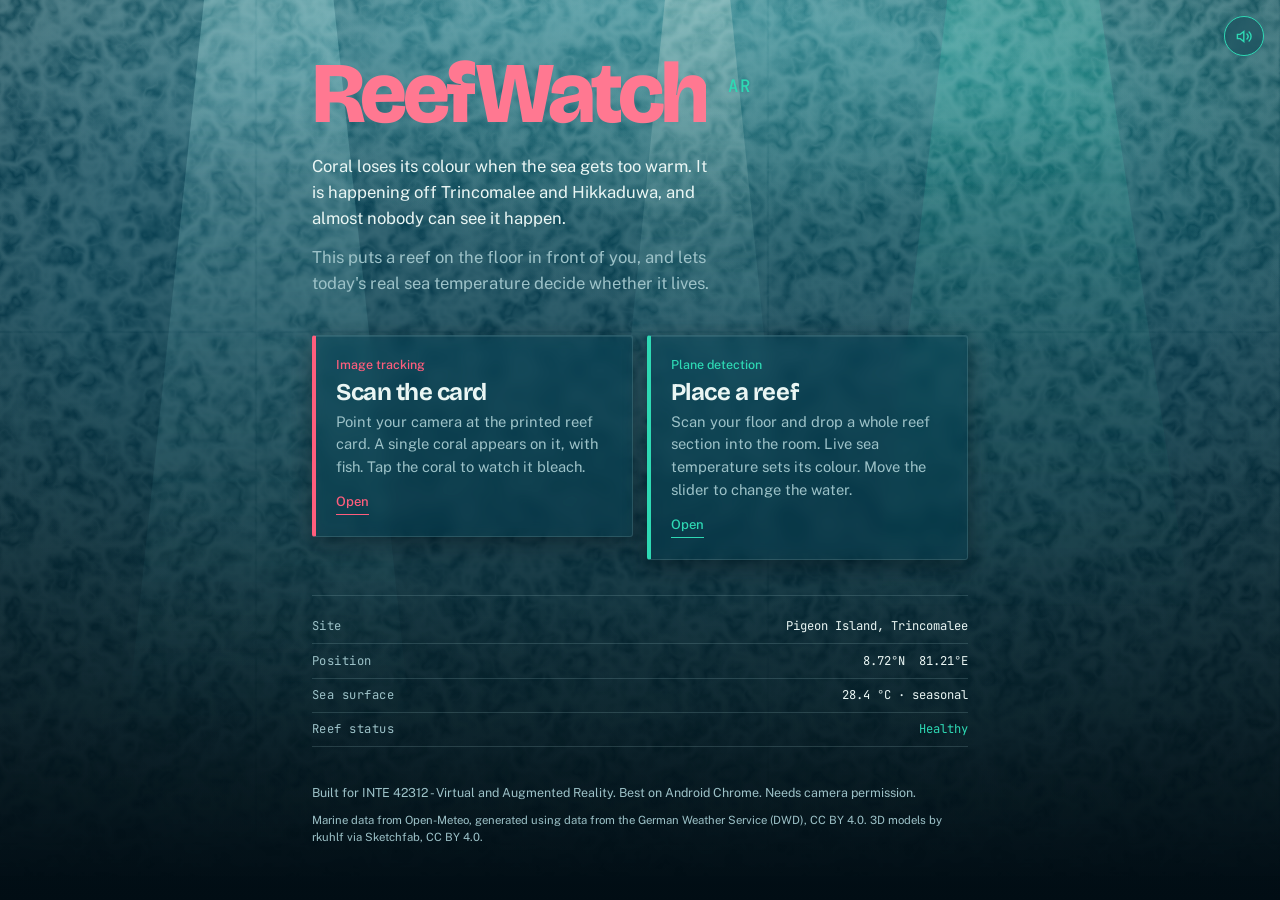
==== commit 5cbf6276: "fixed issues in sounds" ====
--- a/index.html
+++ b/index.html
@@ -47,35 +47,6 @@
       <path d="M11 5 6 9H2v6h4l5 4z"/><path d="M15.5 8.5a5 5 0 0 1 0 7"/><path d="M18.5 5.5a9 9 0 0 1 0 13"/>
     </svg>
   </button>
-
-  <!-- Sound on arrival.
-       Every mobile browser refuses to play audio until the page has
-       been touched once, so the reef cannot simply fade in on load.
-       Rather than leave the reader to discover the speaker button,
-       this asks for that one touch up front and spends it on the
-       ambience — the dive starts with the water already audible.
-
-       It is revealed by ambience.js, and only when the browser has
-       actually refused: where autoplay is permitted the bed is
-       already playing by the time this would appear, and the reader
-       never sees it. -->
-  <div class="sound-gate" id="soundGate" role="dialog" aria-modal="true"
-       aria-labelledby="soundGateTitle" hidden>
-    <div class="sound-gate-inner">
-      <p class="sound-gate-eyebrow">Pigeon Island &middot; 8 m down</p>
-      <h2 class="sound-gate-title" id="soundGateTitle">Tap to dive in</h2>
-      <p class="sound-gate-copy">
-        This reef has a soundscape &mdash; surge, bubbles, and the crackle of
-        snapping shrimp, which is what a living reef actually sounds like.
-        Your browser needs one tap before it will play it.
-      </p>
-      <button class="sound-gate-go" id="soundGateGo" type="button"
-              data-sfx="open">Enter with sound</button>
-      <button class="sound-gate-skip" id="soundGateSkip" type="button">
-        Continue in silence
-      </button>
-    </div>
-  </div>
 
   <main class="shell">
 
--- a/css/style.css
+++ b/css/style.css
@@ -509,110 +509,6 @@
 .ar-audio.is-on { color: var(--algae); border-color: var(--algae); }
 .ar-audio:focus-visible { outline: 2px solid var(--algae); outline-offset: 2px; }
 
-/* Sound gate
-   Shown only when the browser has refused to play the ambience on
-   load, which on phones is always. It asks for the one touch the
-   autoplay policy demands and spends it on the reef's soundscape,
-   so the reader arrives with the water audible instead of having to
-   find the speaker button.
-
-   Deliberately the same water as the AR gates the two modes open
-   on, so the whole sequence reads as one dive rather than three
-   separate screens. */
-
-.sound-gate {
-  position: fixed;
-  inset: 0;
-  z-index: 60;
-  display: grid;
-  place-items: center;
-  padding: 1.5rem;
-  background:
-    radial-gradient(120% 80% at 50% -10%, #0E6B7E 0%, transparent 55%),
-    linear-gradient(180deg, var(--mid) 0%, var(--abyss) 62%, #021018 100%);
-  cursor: pointer;
-  transition: opacity 400ms ease, visibility 400ms ease;
-}
-
-/* Dismissed by class rather than by [hidden] so it can fade; the
-   attribute stays for the state it has before ambience.js decides
-   whether the browser needs asking at all. */
-.sound-gate.is-gone {
-  opacity: 0;
-  visibility: hidden;
-}
-
-.sound-gate-inner {
-  max-width: 30rem;
-  display: grid;
-  gap: 0;
-  justify-items: start;
-}
-
-.sound-gate-eyebrow {
-  margin: 0 0 0.4rem;
-  font-family: var(--mono);
-  font-size: 0.66rem;
-  letter-spacing: 0.16em;
-  text-transform: uppercase;
-  color: var(--algae);
-}
-
-.sound-gate-title {
-  margin: 0 0 0.5rem;
-  font-family: var(--display);
-  font-weight: 700;
-  font-size: clamp(2.1rem, 9vw, 2.9rem);
-  line-height: 1.02;
-  letter-spacing: -0.035em;
-  color: var(--bone);
-}
-
-.sound-gate-copy {
-  margin: 0 0 1.5rem;
-  max-width: 38ch;
-  font-size: 0.95rem;
-  line-height: 1.55;
-  color: var(--ink-soft);
-}
-
-.sound-gate-go {
-  padding: 0.8rem 1.6rem;
-  border: none;
-  border-radius: 2px;
-  background: var(--living);
-  color: #2A0710;
-  font-family: var(--mono);
-  font-size: 0.76rem;
-  font-weight: 500;
-  letter-spacing: 0.12em;
-  text-transform: uppercase;
-  cursor: pointer;
-}
-
-.sound-gate-go:active { transform: translateY(1px); }
-
-.sound-gate-skip {
-  margin-top: 1rem;
-  padding: 0;
-  border: none;
-  border-bottom: 1px solid rgba(157, 194, 200, 0.3);
-  border-radius: 0;
-  background: none;
-  font-family: var(--mono);
-  font-size: 0.7rem;
-  letter-spacing: 0.1em;
-  text-transform: uppercase;
-  color: rgba(157, 194, 200, 0.75);
-  cursor: pointer;
-}
-
-.sound-gate-go:focus-visible,
-.sound-gate-skip:focus-visible {
-  outline: 2px solid var(--algae);
-  outline-offset: 3px;
-}
-
 /* Wider screens */
 
 @media (min-width: 720px) {
@@ -639,5 +535,4 @@
   .drift { display: none; }
   .mode { transition: none; }
   .ar-audio { transition: none; }
-  .sound-gate { transition: none; }
-}
+}
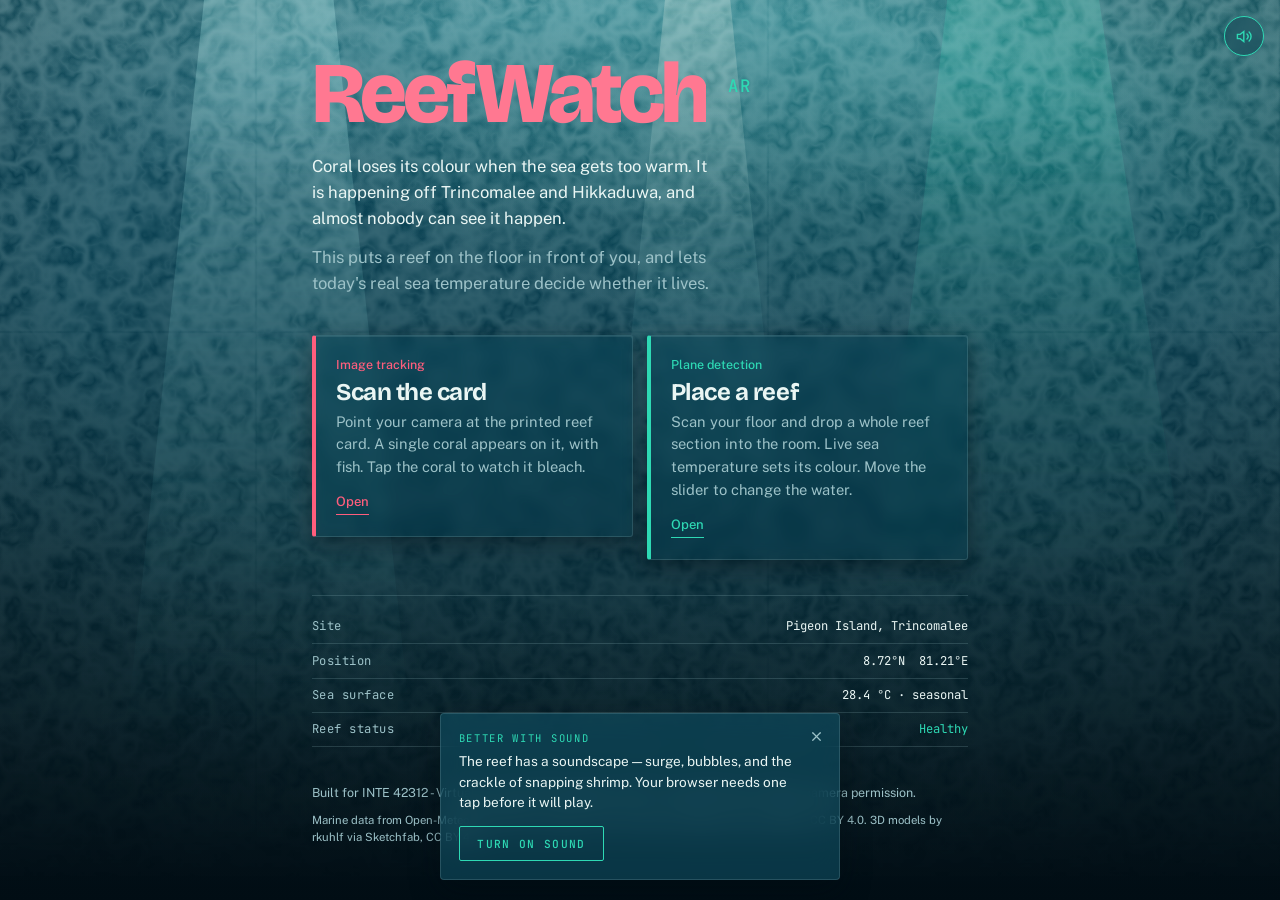
==== commit 18d34d9b: "changes fixed" ====
--- a/index.html
+++ b/index.html
@@ -47,6 +47,36 @@
       <path d="M11 5 6 9H2v6h4l5 4z"/><path d="M15.5 8.5a5 5 0 0 1 0 7"/><path d="M18.5 5.5a9 9 0 0 1 0 13"/>
     </svg>
   </button>
+
+  <!-- Sound prompt.
+       Browsers refuse to play audio until the page has been touched
+       once, so the reef cannot fade in on load. This says so, in
+       passing, and offers the touch. It is deliberately not a gate:
+       it sits at the foot of the page, blocks nothing, and a tap
+       anywhere else starts the sound and dismisses it anyway.
+
+       Revealed by ambience.js only when the browser has actually
+       refused. Where autoplay is permitted the bed is already
+       playing and the reader never sees this. -->
+  <div class="sound-pop" id="soundPop" role="region"
+       aria-labelledby="soundPopTitle" hidden>
+    <button class="sound-pop-close" id="soundPopClose" type="button"
+            aria-label="Close and stay silent" data-sfx="back">
+      <svg viewBox="0 0 24 24" fill="none" stroke="currentColor"
+           stroke-width="2" stroke-linecap="round" aria-hidden="true">
+        <line x1="6" y1="6" x2="18" y2="18"/><line x1="18" y1="6" x2="6" y2="18"/>
+      </svg>
+    </button>
+
+    <p class="sound-pop-title" id="soundPopTitle">Better with sound</p>
+    <p class="sound-pop-copy">
+      The reef has a soundscape &mdash; surge, bubbles, and the crackle of
+      snapping shrimp. Your browser needs one tap before it will play.
+    </p>
+    <button class="sound-pop-go" id="soundPopGo" type="button" data-sfx="on">
+      Turn on sound
+    </button>
+  </div>
 
   <main class="shell">
 
--- a/css/style.css
+++ b/css/style.css
@@ -509,6 +509,102 @@
 .ar-audio.is-on { color: var(--algae); border-color: var(--algae); }
 .ar-audio:focus-visible { outline: 2px solid var(--algae); outline-offset: 2px; }
 
+/* Sound prompt
+   A pane of the same water the page is already made of, floated at
+   the foot of the viewport: translucent, blurred behind, and low
+   enough that it never covers the two mode cards. It blocks
+   nothing — a tap anywhere on the page starts the sound and takes
+   this with it — so it is a region rather than a dialog, and the
+   close button is a real out rather than the only one. */
+
+.sound-pop {
+  position: fixed;
+  left: 50%;
+  bottom: calc(env(safe-area-inset-bottom, 0px) + 1.25rem);
+  z-index: 30;
+  width: calc(100% - 2rem);
+  max-width: 25rem;
+  padding: 1rem 2.5rem 1.1rem 1.1rem;
+  border: 1px solid var(--rule);
+  border-radius: 4px;
+  background: var(--card-lit);
+  backdrop-filter: blur(14px) saturate(1.1);
+  -webkit-backdrop-filter: blur(14px) saturate(1.1);
+  box-shadow: 0 10px 30px var(--cast);
+  transform: translate(-50%, 0);
+  transition: opacity 320ms ease, transform 320ms ease, visibility 320ms ease;
+  animation: pop-rise 420ms ease both;
+}
+
+@keyframes pop-rise {
+  from { opacity: 0; transform: translate(-50%, 12px); }
+  to   { opacity: 1; transform: translate(-50%, 0); }
+}
+
+.sound-pop.is-gone {
+  opacity: 0;
+  visibility: hidden;
+  transform: translate(-50%, 10px);
+}
+
+.sound-pop-title {
+  margin: 0 0 0.3rem;
+  font-family: var(--mono);
+  font-size: 0.66rem;
+  letter-spacing: 0.16em;
+  text-transform: uppercase;
+  color: var(--algae);
+}
+
+.sound-pop-copy {
+  margin: 0 0 0.85rem;
+  font-size: 0.85rem;
+  line-height: 1.5;
+  color: var(--bone);
+}
+
+.sound-pop-go {
+  padding: 0.6rem 1.1rem;
+  border: 1px solid var(--algae);
+  border-radius: 2px;
+  background: transparent;
+  color: var(--algae);
+  font-family: var(--mono);
+  font-size: 0.7rem;
+  font-weight: 500;
+  letter-spacing: 0.12em;
+  text-transform: uppercase;
+  cursor: pointer;
+}
+
+.sound-pop-go:active { transform: translateY(1px); }
+
+/* The X. Offset into the padding reserved for it above. */
+.sound-pop-close {
+  position: absolute;
+  top: 0.45rem;
+  right: 0.45rem;
+  width: 30px;
+  height: 30px;
+  display: grid;
+  place-items: center;
+  padding: 0;
+  border: none;
+  border-radius: 999px;
+  background: none;
+  color: var(--ink-soft);
+  cursor: pointer;
+}
+
+.sound-pop-close svg { width: 15px; height: 15px; }
+.sound-pop-close:hover { color: var(--bone); }
+
+.sound-pop-go:focus-visible,
+.sound-pop-close:focus-visible {
+  outline: 2px solid var(--algae);
+  outline-offset: 2px;
+}
+
 /* Wider screens */
 
 @media (min-width: 720px) {
@@ -535,4 +631,5 @@
   .drift { display: none; }
   .mode { transition: none; }
   .ar-audio { transition: none; }
-}
+  .sound-pop { animation: none; transition: none; }
+}
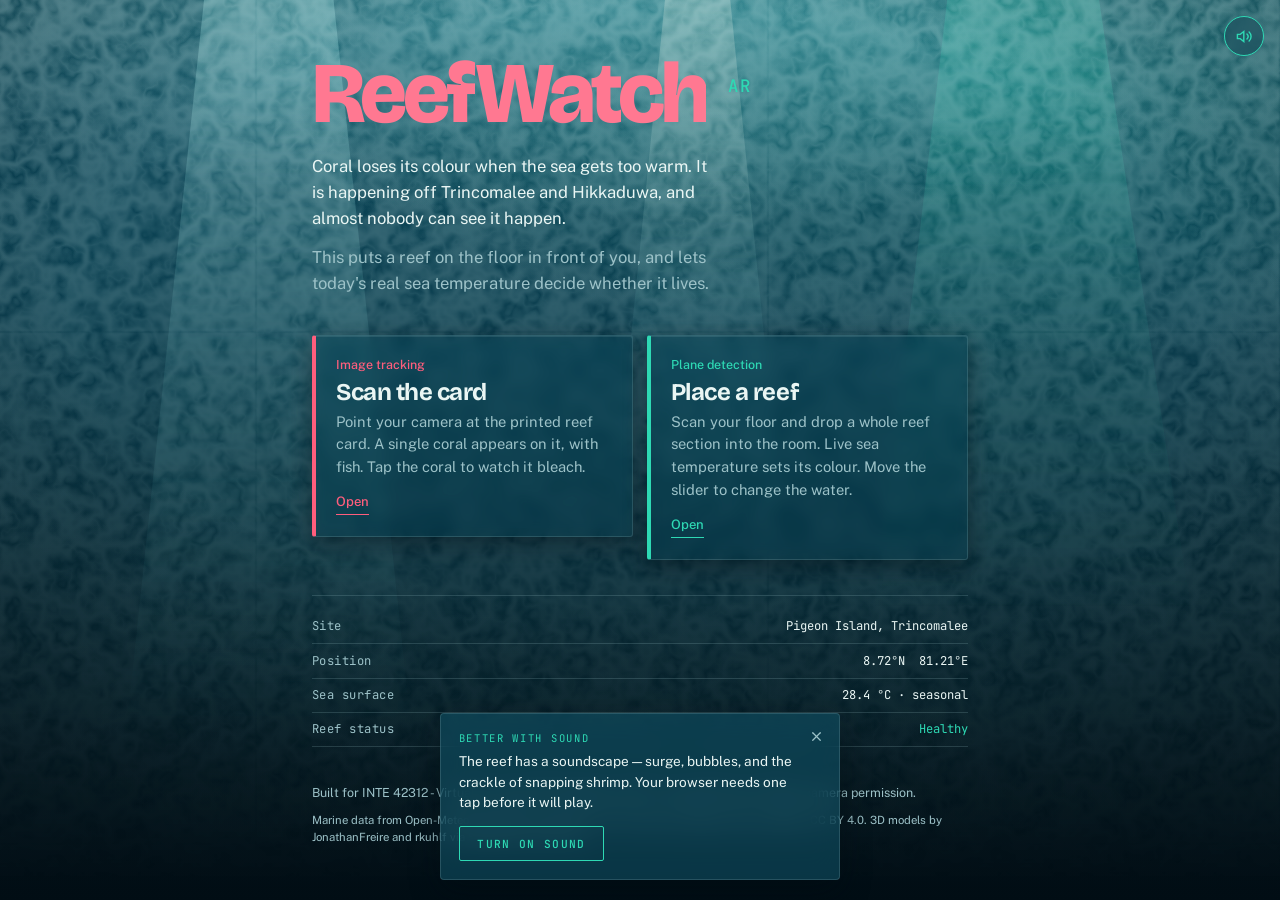
==== commit e03c9429: "changes" ====
--- a/index.html
+++ b/index.html
@@ -15,12 +15,6 @@
 </head>
 <body>
 
-  <!-- The water the page sits in. Purely decorative, and kept in
-       three separate layers because each one is composited
-       differently: the shafts are screened over the depth
-       gradient, the caustics are screened and masked on top of
-       those, and the particulate has to stay unmasked so it can
-       drift the full height of the viewport. -->
   <div class="watercolumn" aria-hidden="true">
     <span class="beam beam-a"></span>
     <span class="beam beam-b"></span>
@@ -36,9 +30,6 @@
     <span class="mote"></span><span class="mote"></span><span class="mote"></span>
   </div>
 
-  <!-- The ambience follows the user in from here: the preference is
-       remembered, so a reader who turns it on once has it in both
-       scenes without being asked again. -->
   <button class="ar-audio" id="audio" type="button" aria-label="Play ambience">
     <svg class="icon-off" viewBox="0 0 24 24" fill="none" stroke="currentColor" stroke-width="2" stroke-linecap="round">
       <path d="M11 5 6 9H2v6h4l5 4z"/><line x1="22" y1="9" x2="16" y2="15"/><line x1="16" y1="9" x2="22" y2="15"/>
@@ -48,20 +39,10 @@
     </svg>
   </button>
 
-  <!-- Sound prompt.
-       Browsers refuse to play audio until the page has been touched
-       once, so the reef cannot fade in on load. This says so, in
-       passing, and offers the touch. It is deliberately not a gate:
-       it sits at the foot of the page, blocks nothing, and a tap
-       anywhere else starts the sound and dismisses it anyway.
-
-       Revealed by ambience.js only when the browser has actually
-       refused. Where autoplay is permitted the bed is already
-       playing and the reader never sees this. -->
   <div class="sound-pop" id="soundPop" role="region"
        aria-labelledby="soundPopTitle" hidden>
     <button class="sound-pop-close" id="soundPopClose" type="button"
-            aria-label="Close and stay silent" data-sfx="back">
+            aria-label="Close, stay silent for now" data-sfx="back">
       <svg viewBox="0 0 24 24" fill="none" stroke="currentColor"
            stroke-width="2" stroke-linecap="round" aria-hidden="true">
         <line x1="6" y1="6" x2="18" y2="18"/><line x1="18" y1="6" x2="6" y2="18"/>
@@ -147,7 +128,7 @@
       </p>
       <p class="attrib">
         Marine data from Open-Meteo, generated using data from the German Weather
-        Service (DWD), CC BY 4.0. 3D models by rkuhlf via Sketchfab, CC BY 4.0.
+        Service (DWD), CC BY 4.0. 3D models by JonathanFreire and rkuhlf via Sketchfab, CC BY 4.0.
       </p>
     </footer>
 
@@ -156,9 +137,7 @@
   <script src="js/ambience.js"></script>
   <script src="js/api.js"></script>
   <script>
-    /* The landing page shows the current reading before the user
-       enters AR, so the live-data link is visible immediately
-       rather than only once a reef has been placed. */
+
     (function () {
       var tempEl  = document.getElementById('landingTemp');
       var stateEl = document.getElementById('landingState');
